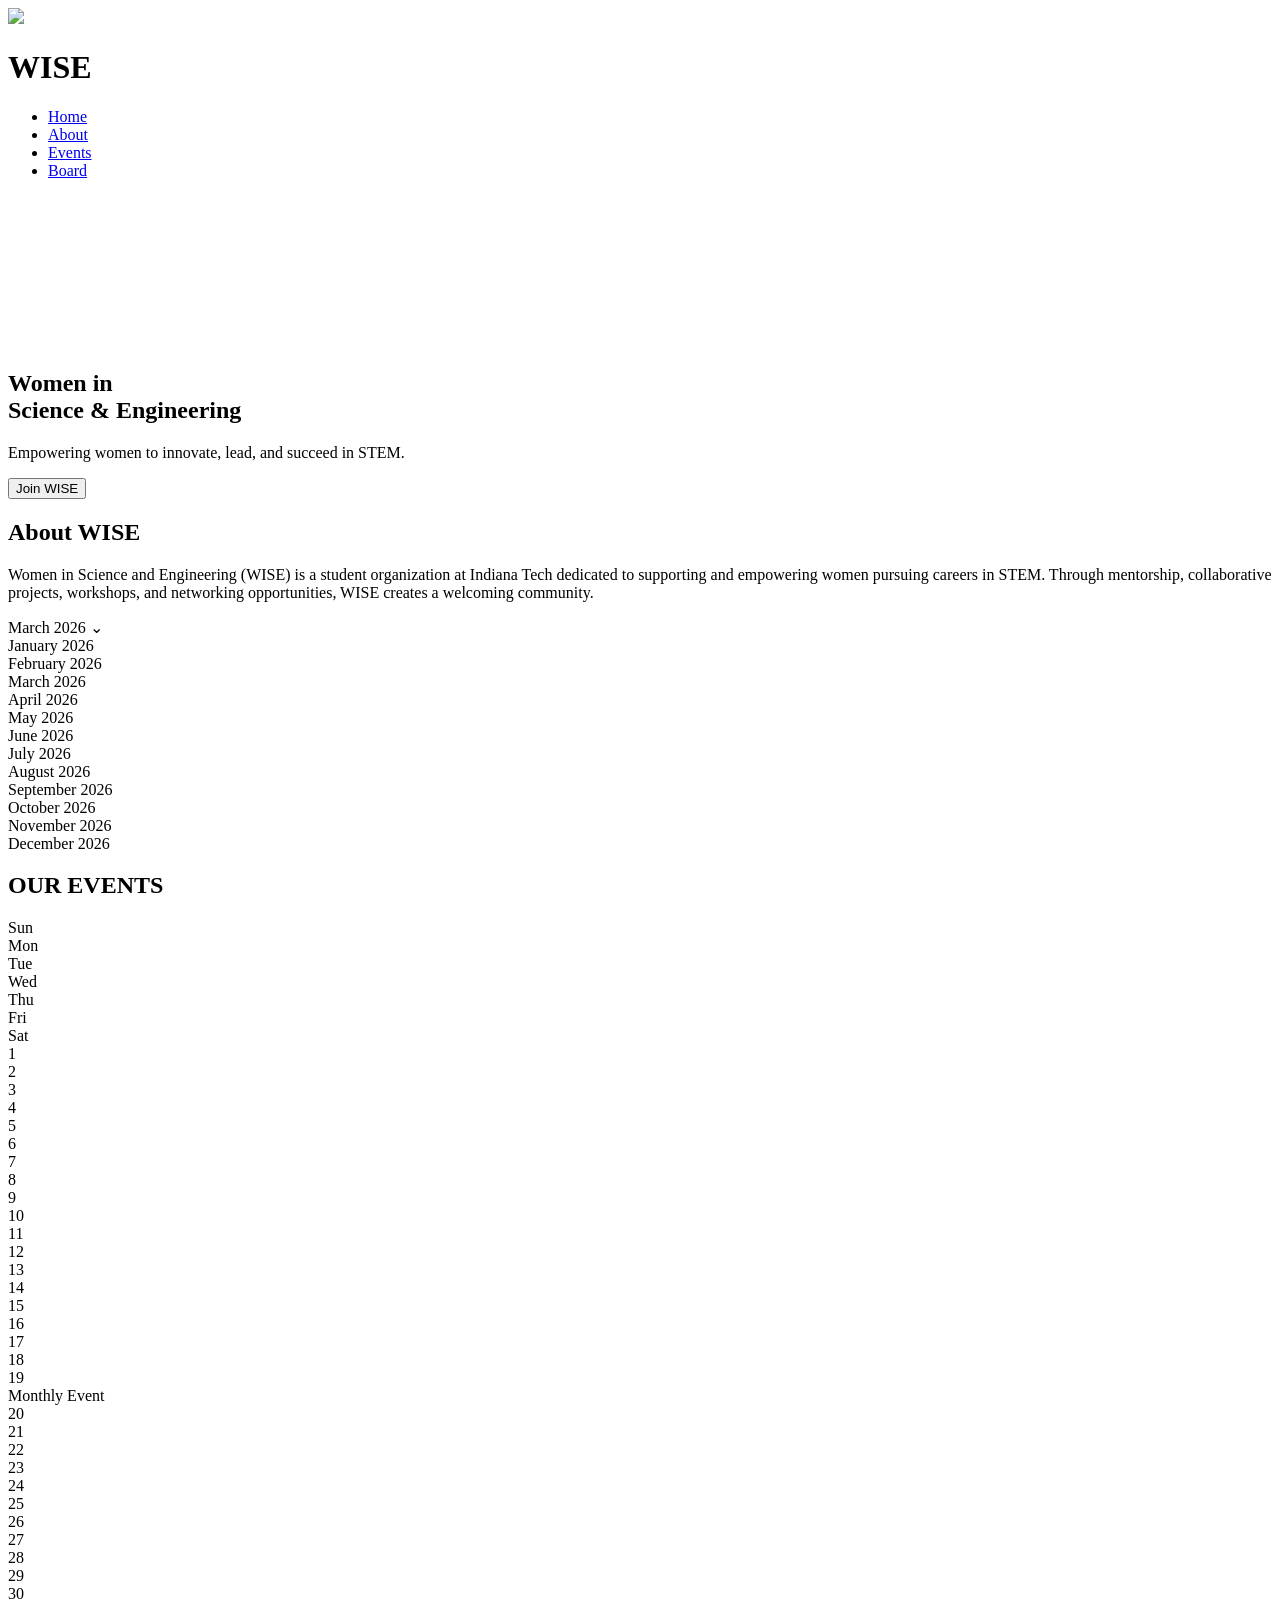
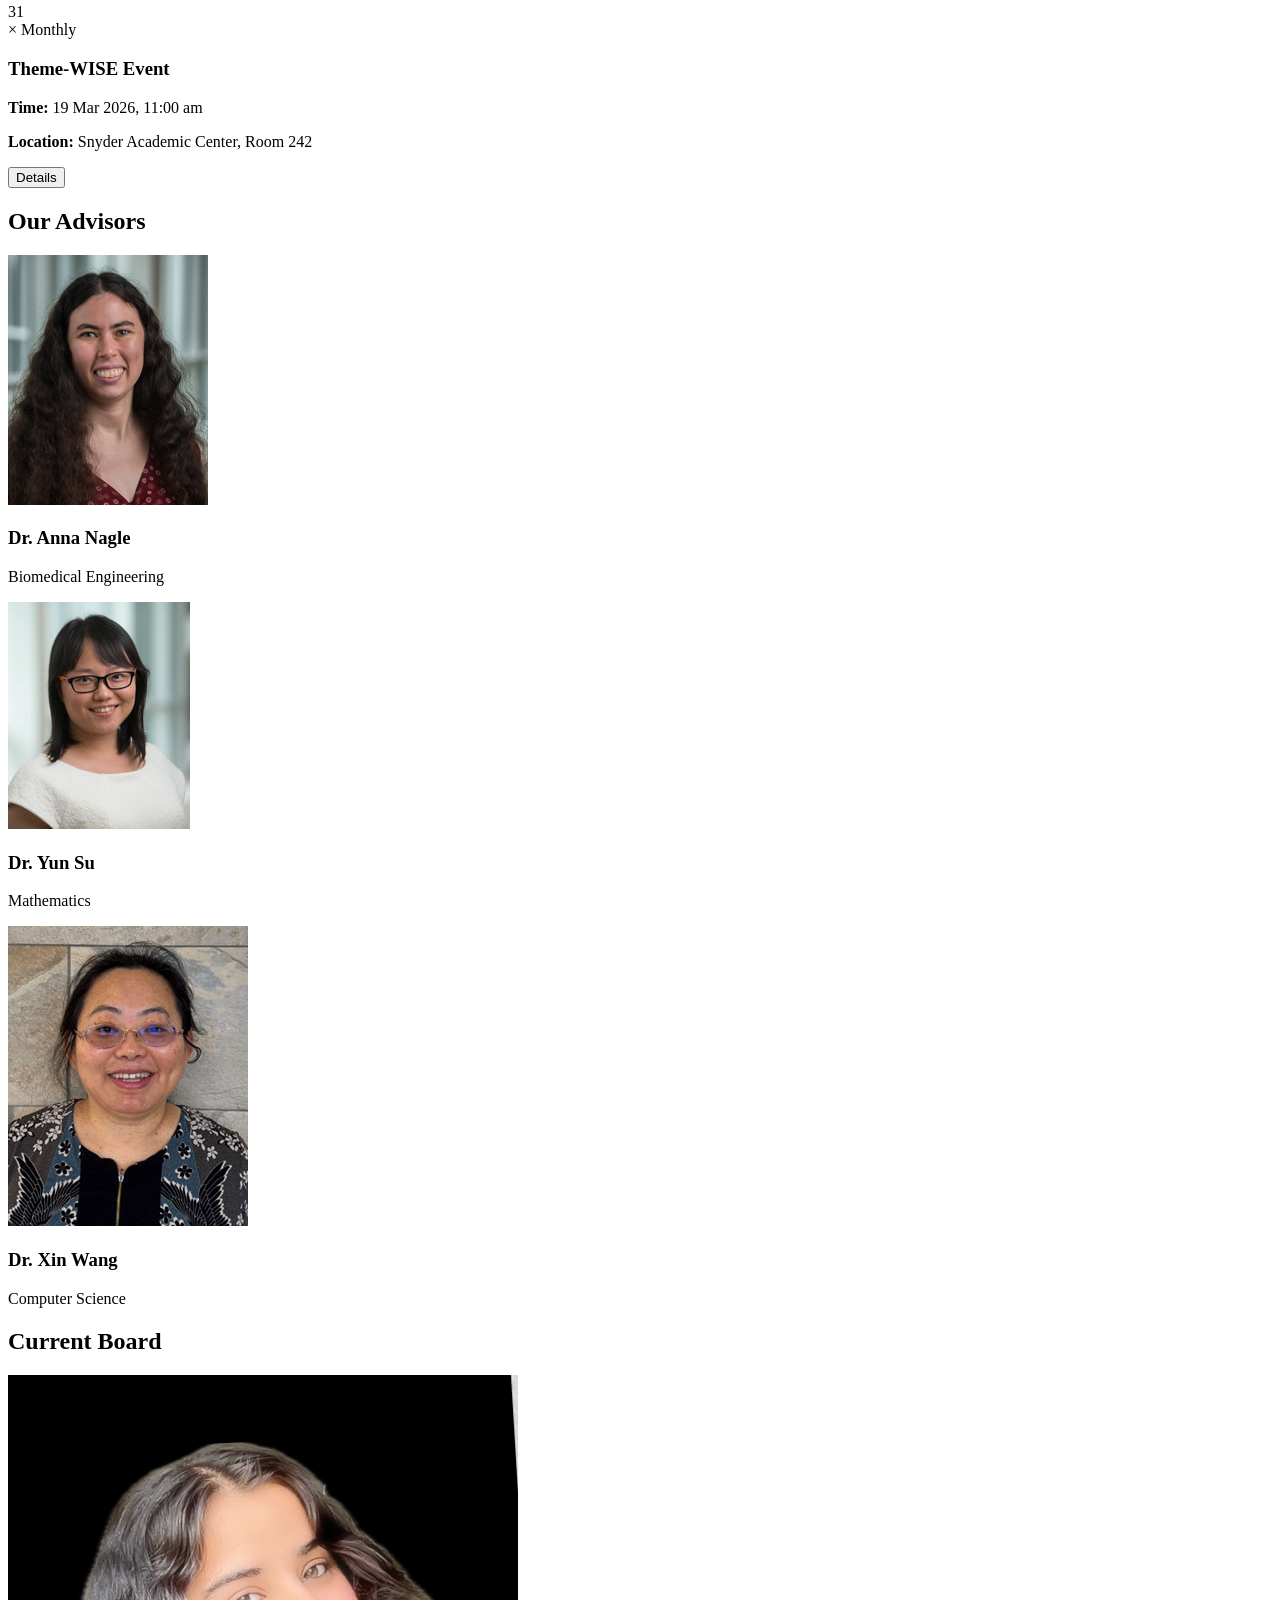
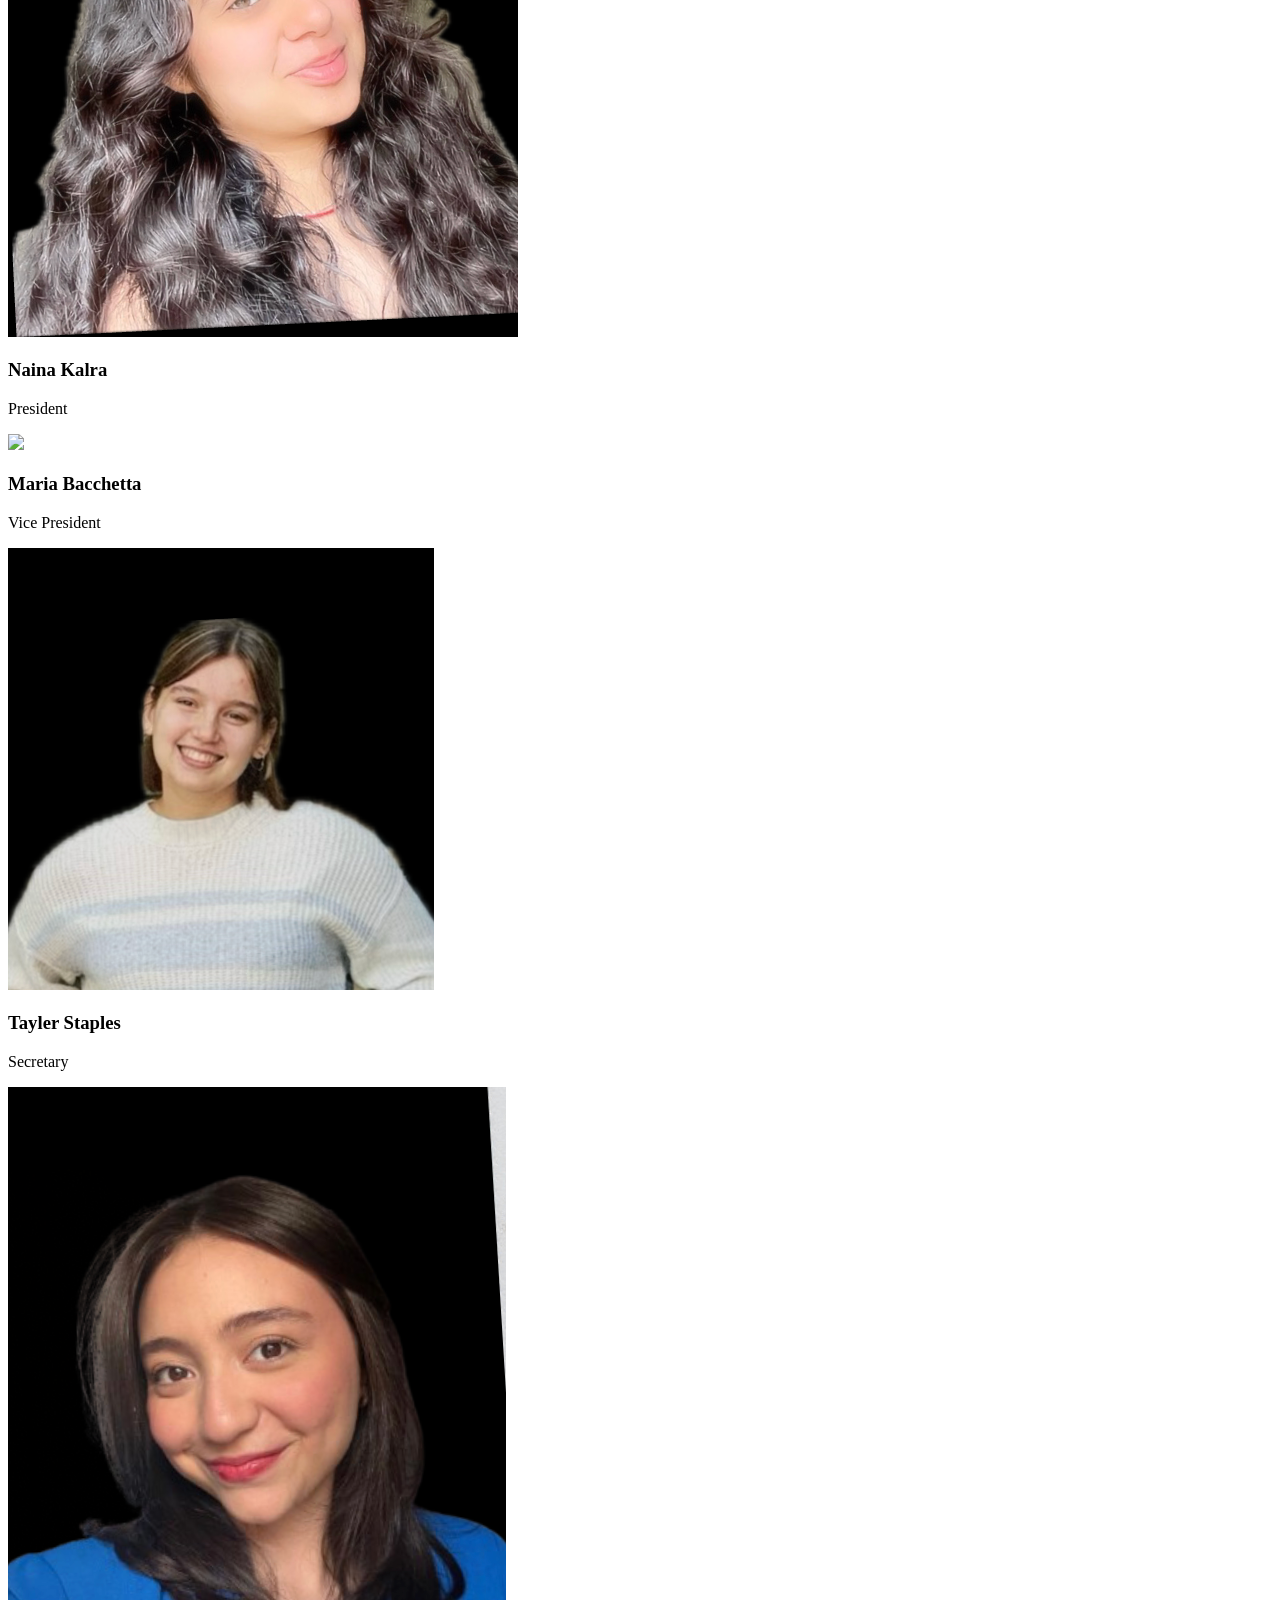
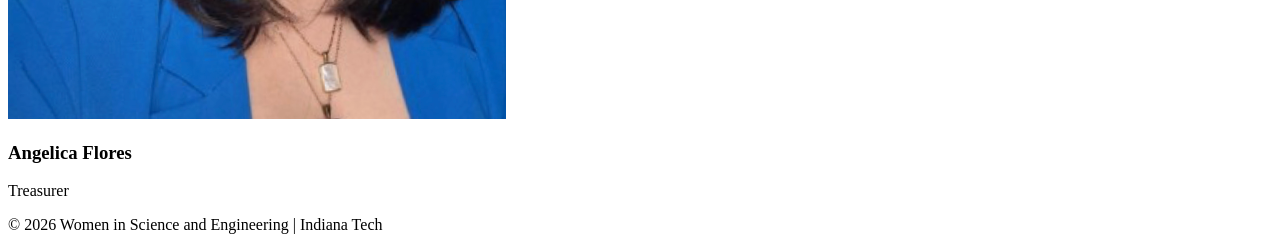
==== index1.html @ c4c5118a "added all pictures" ====
<!DOCTYPE html>
<html lang="en">

<head>

    <meta charset="UTF-8">
    <meta name="viewport" content="width=device-width, initial-scale=1.0">

    <title>WISE | Women in Science and Engineering</title>
    <link rel="preconnect" href="https://fonts.googleapis.com">
    <link rel="preconnect" href="https://fonts.gstatic.com" crossorigin>
    <link
        href="https://fonts.googleapis.com/css2?family=Anton+SC&family=Arizonia&family=Baloo+Bhai+2:wght@400..800&family=Bitcount+Grid+Double:wght@100..900&family=Boldonse&family=Dancing+Script:wght@400..700&family=Eagle+Lake&family=Homemade+Apple&family=Lavishly+Yours&family=Miniver&family=Notable&display=swap"
        rel="stylesheet">

    <link rel="stylesheet" href="style1.css">
    <link href="https://fonts.googleapis.com/css2?family=Arizonia&family=Poppins:wght@300;400;600;700;800&display=swap"
        rel="stylesheet">
    <link href="https://fonts.googleapis.com/css2?family=Poppins:wght@300;400;600;700&display=swap" rel="stylesheet">

</head>

<body>

    <header>

        <div class="logo">
            <img src="logo.png">
            <h1>WISE</h1>
        </div>

        <nav>
            <ul>
                <li><a href="#home">Home</a></li>
                <li><a href="#about">About</a></li>
                <li><a href="#events">Events</a></li>
                <li><a href="#board">Board</a></li>
            </ul>
        </nav>

    </header>


    <!-- HERO -->

    <section id="home" class="hero">

        <video autoplay muted loop class="hero-video">
            <source src="wise.mp4" type="video/mp4">
        </video>

        <div class="hero-text">
            <h2 class="hero-title">
            <span class="drop-cap">W</span>omen in<br>
            Science & Engineering
            </h2>
            <p class="hero-subtitle cursive-font">Empowering women to innovate, lead, and succeed in STEM.</p>
            <button onclick="window.open('https://forms.office.com/Pages/ResponsePage.aspx?id=cvPbxhGFD0adj4Y9glajfRobZv2oAvhKmXcyBWLUlF9UNzQ0VDdVUktET1A4STc3UThFU1VIQzNHVCQlQCN0PWcu', '_blank')">Join WISE</button>

        </div>

    </section>


    <!-- ABOUT -->

<section id="about" class="about">
    <div class="about-container">
        <div class="about-card">
            <h2 class="about-title">
                About <span class="w-letter">W</span><span class="ise-letters">ISE</span>
            </h2>
            <div class="underline"></div>
            <p class="about-text">
                Women in Science and Engineering (WISE) is a student organization at Indiana Tech dedicated to
                supporting and empowering women pursuing careers in STEM. Through mentorship, collaborative
                projects, workshops, and networking opportunities, WISE creates a welcoming community.
            </p>
        </div>
    </div>
</section>

<section id="events" class="events-section">
    <div class="calendar-container">
        <div class="calendar-header">
            <div class="month-selector">
                <div id="currentMonthDisplay" class="month-btn" onclick="toggleMonthList()">
                    March 2026 <span>⌄</span>
                </div>
                <div id="monthList" class="month-dropdown-content">
                    <div onclick="selectMonth(0, 2026)">January 2026</div>
                    <div onclick="selectMonth(1, 2026)">February 2026</div>
                    <div onclick="selectMonth(2, 2026)">March 2026</div>
                    <div onclick="selectMonth(3, 2026)">April 2026</div>
                    <div onclick="selectMonth(4, 2026)">May 2026</div>
                    <div onclick="selectMonth(5, 2026)">June 2026</div>
                    <div onclick="selectMonth(6, 2026)">July 2026</div>
                    <div onclick="selectMonth(7, 2026)">August 2026</div>
                    <div onclick="selectMonth(8, 2026)">September 2026</div>
                    <div onclick="selectMonth(9, 2026)">October 2026</div>
                    <div onclick="selectMonth(10, 2026)">November 2026</div>
                    <div onclick="selectMonth(11, 2026)">December 2026</div>
                </div>
            </div>
            <h2 class="calendar-main-title"><span class="w-letter">O</span>UR EVENTS</h2>
            <div style="width: 150px;"></div>
        </div>

        <div class="calendar-grid">
            <div class="day-name">Sun</div>
            <div class="day-name">Mon</div>
            <div class="day-name">Tue</div>
            <div class="day-name">Wed</div>
            <div class="day-name">Thu</div>
            <div class="day-name">Fri</div>
            <div class="day-name">Sat</div>

            <div class="date-cell"></div>
            <div class="date-cell">1</div>
            <div class="date-cell">2</div>
            <div class="date-cell">3</div>
            <div class="date-cell">4</div>
            <div class="date-cell">5</div>
            <div class="date-cell">6</div>
            <div class="date-cell">7</div>
            <div class="date-cell">8</div>
            <div class="date-cell">9</div>
            <div class="date-cell">10</div>
            <div class="date-cell">11</div>
            <div class="date-cell">12</div>
            <div class="date-cell">13</div>
            <div class="date-cell">14</div>
            <div class="date-cell">15</div>
            <div class="date-cell">16</div>
            <div class="date-cell">17</div>
            <div class="date-cell">18</div>

            <div class="date-cell has-event" onclick="showEventDetails()">
                19
                <div class="event-pill">Monthly Event</div>
            </div>

            <div class="date-cell">20</div>
            <div class="date-cell">21</div>
            <div class="date-cell">22</div>
            <div class="date-cell">23</div>
            <div class="date-cell">24</div>
            <div class="date-cell">25</div>
            <div class="date-cell">26</div>
            <div class="date-cell">27</div>
            <div class="date-cell">28</div>
            <div class="date-cell">29</div>
            <div class="date-cell">30</div>
            <div class="date-cell">31</div>
        </div>
    </div>

    <div id="eventModal" class="event-modal">
        <div class="modal-content">
            <span class="close-modal" onclick="closeEventDetails()">&times;</span>
            <span class="tag">Monthly</span>
            <h3>Theme-WISE Event</h3>
            <p><strong>Time:</strong> 19 Mar 2026, 11:00 am</p>
            <p><strong>Location:</strong> Snyder Academic Center, Room 242</p>
            <button class="hero-button-small">Details</button>
        </div>
    </div>
</section>

    <!-- ADVISORS -->

    <section class="advisors">

        <h2>Our Advisors</h2>

        <div class="team">

            <div class="member">
                <img src="prof1.jpg">
                <h3>Dr. Anna Nagle</h3>
                <p>Biomedical Engineering</p>
            </div>

            <div class="member">
                <img src="prof2.jpg">
                <h3>Dr. Yun Su</h3>
                <p>Mathematics</p>
            </div>

            <div class="member">
                <img src="prof3.jpg">
                <h3>Dr. Xin Wang</h3>
                <p>Computer Science</p>
            </div>

        </div>

    </section>


    <!-- BOARD -->

    <section id="board" class="board">

        <h2>Current Board</h2>

        <div class="team">

            <div class="member">
                <img src="member1.png">
                <h3>Naina Kalra</h3>
                <p>President</p>
            </div>

            <div class="member">
                <img src="member2.jpg">
                <h3>Maria Bacchetta</h3>
                <p>Vice President</p>
            </div>

            <div class="member">
                <img src="member3.png">
                <h3>Tayler Staples </h3>
                <p>Secretary</p>
            </div>

            <div class="member">
                <img src="member4.png">
                <h3>Angelica Flores</h3>
                <p>Treasurer</p>
            </div>

        </div>

    </section>


    <footer>

        <p>© 2026 Women in Science and Engineering | Indiana Tech</p>

    </footer>
<script src="script1.js"></script>
</body>

</html>
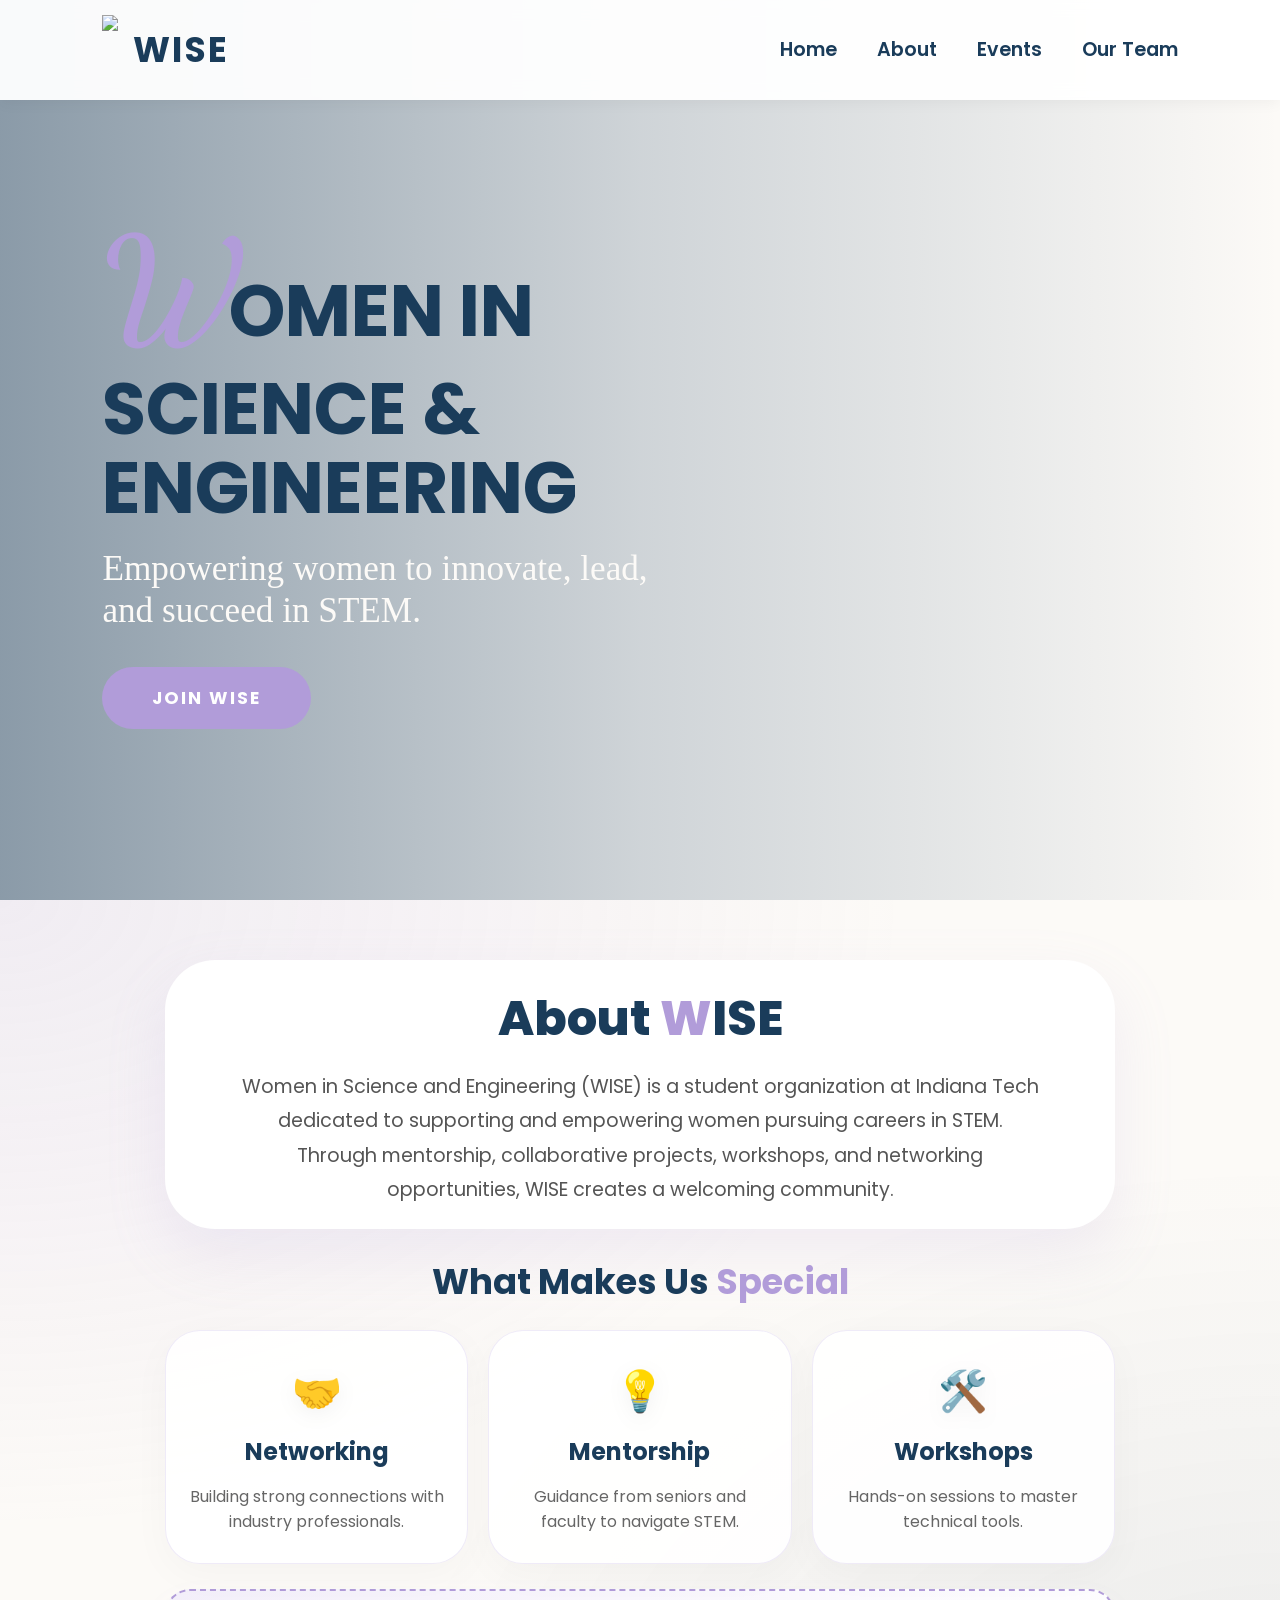
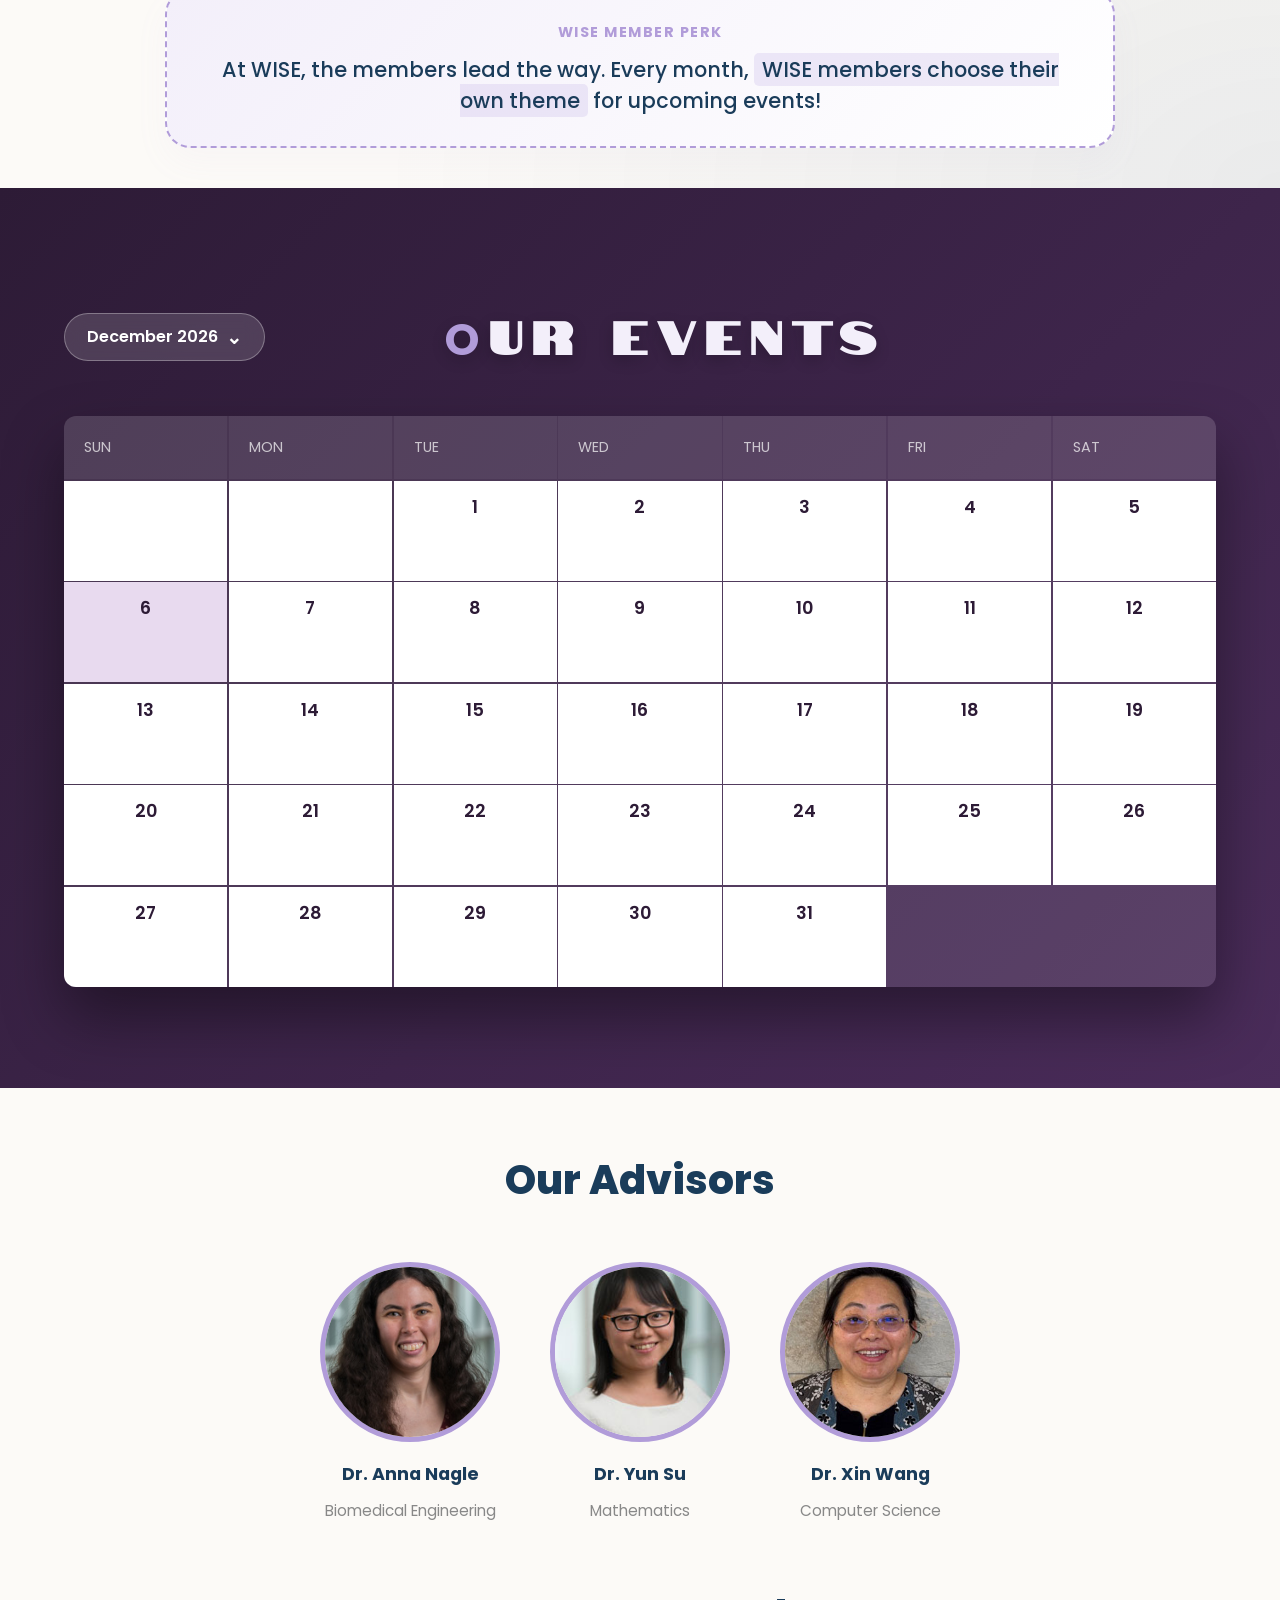
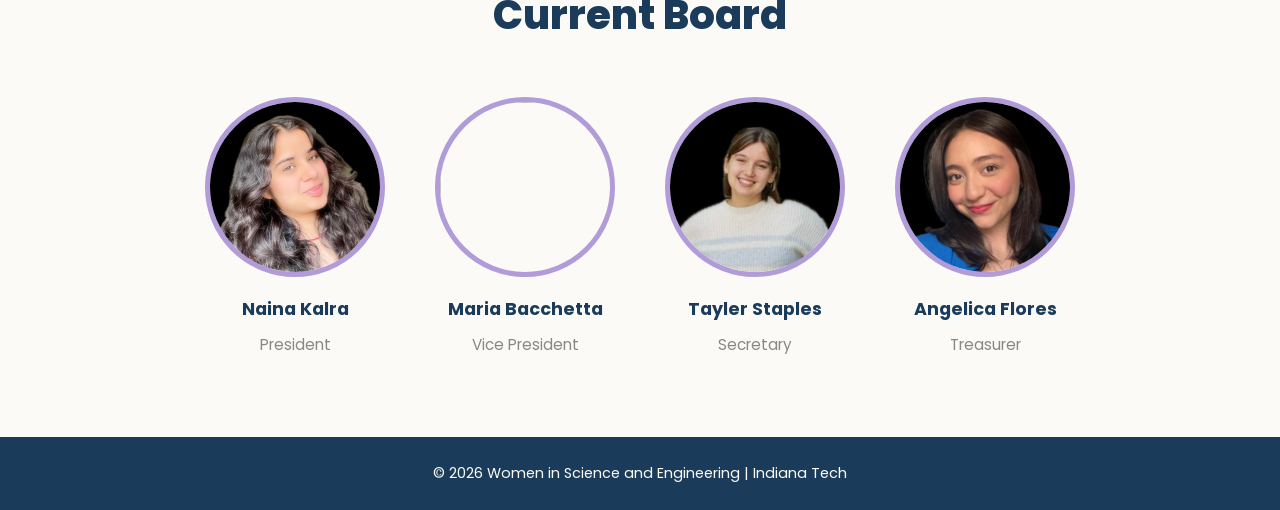
==== commit c4b230f7: "fixed footer and spacing" ====
--- a/index1.html
+++ b/index1.html
@@ -18,10 +18,13 @@
         rel="stylesheet">
     <link href="https://fonts.googleapis.com/css2?family=Poppins:wght@300;400;600;700&display=swap" rel="stylesheet">
 
+    <head>
+        <link href="https://db.onlinewebfonts.com/c/978e3845b045b2e6a058988930c64d27?family=Cochin" rel="stylesheet">
+    </head>
+
 </head>
 
 <body>
-
     <header>
 
         <div class="logo">
@@ -34,7 +37,7 @@
                 <li><a href="#home">Home</a></li>
                 <li><a href="#about">About</a></li>
                 <li><a href="#events">Events</a></li>
-                <li><a href="#board">Board</a></li>
+                <li><a href="#advisors">Our Team</a></li>
             </ul>
         </nav>
 
@@ -51,8 +54,8 @@
 
         <div class="hero-text">
             <h2 class="hero-title">
-            <span class="drop-cap">W</span>omen in<br>
-            Science & Engineering
+                <span class="drop-cap">W</span>omen in<br>
+                Science & Engineering
             </h2>
             <p class="hero-subtitle cursive-font">Empowering women to innovate, lead, and succeed in STEM.</p>
             <button onclick="window.open('https://forms.office.com/Pages/ResponsePage.aspx?id=cvPbxhGFD0adj4Y9glajfRobZv2oAvhKmXcyBWLUlF9UNzQ0VDdVUktET1A4STc3UThFU1VIQzNHVCQlQCN0PWcu', '_blank')">Join WISE</button>
@@ -64,112 +67,174 @@
 
     <!-- ABOUT -->
 
-<section id="about" class="about">
-    <div class="about-container">
-        <div class="about-card">
-            <h2 class="about-title">
-                About <span class="w-letter">W</span><span class="ise-letters">ISE</span>
-            </h2>
-            <div class="underline"></div>
-            <p class="about-text">
-                Women in Science and Engineering (WISE) is a student organization at Indiana Tech dedicated to
-                supporting and empowering women pursuing careers in STEM. Through mentorship, collaborative
-                projects, workshops, and networking opportunities, WISE creates a welcoming community.
-            </p>
-        </div>
-    </div>
-</section>
-
-<section id="events" class="events-section">
-    <div class="calendar-container">
-        <div class="calendar-header">
-            <div class="month-selector">
-                <div id="currentMonthDisplay" class="month-btn" onclick="toggleMonthList()">
-                    March 2026 <span>⌄</span>
+    <section id="about" class="about">
+        <div class="about-container">
+
+            <div class="about-card">
+                <h2 class="about-title">About <span class="w-letter">W</span><span class="ise-letters">ISE</span></h2>
+                <div class="underline"></div>
+                <p class="about-text">
+                    Women in Science and Engineering (WISE) is a student organization at Indiana Tech dedicated to
+                    supporting and empowering women pursuing careers in STEM. Through mentorship, collaborative
+                    projects, workshops, and networking opportunities, WISE creates a welcoming community.
+                </p>
+            </div>
+
+            <div class="wwd-area">
+                <h2 class="wwd-main-title">What Makes Us <span class="w-letter">Special</span></h2>
+                <div class="wwd-grid">
+                    <div class="wwd-card">
+                        <div class="wwd-icon">🤝</div>
+                        <h3>Networking</h3>
+                        <p>Building strong connections with industry professionals.</p>
+                    </div>
+                    <div class="wwd-card">
+                        <div class="wwd-icon">💡</div>
+                        <h3>Mentorship</h3>
+                        <p>Guidance from seniors and faculty to navigate STEM.</p>
+                    </div>
+                    <div class="wwd-card">
+                        <div class="wwd-icon">🛠️</div>
+                        <h3>Workshops</h3>
+                        <p>Hands-on sessions to master technical tools.</p>
+                    </div>
                 </div>
-                <div id="monthList" class="month-dropdown-content">
-                    <div onclick="selectMonth(0, 2026)">January 2026</div>
-                    <div onclick="selectMonth(1, 2026)">February 2026</div>
-                    <div onclick="selectMonth(2, 2026)">March 2026</div>
-                    <div onclick="selectMonth(3, 2026)">April 2026</div>
-                    <div onclick="selectMonth(4, 2026)">May 2026</div>
-                    <div onclick="selectMonth(5, 2026)">June 2026</div>
-                    <div onclick="selectMonth(6, 2026)">July 2026</div>
-                    <div onclick="selectMonth(7, 2026)">August 2026</div>
-                    <div onclick="selectMonth(8, 2026)">September 2026</div>
-                    <div onclick="selectMonth(9, 2026)">October 2026</div>
-                    <div onclick="selectMonth(10, 2026)">November 2026</div>
-                    <div onclick="selectMonth(11, 2026)">December 2026</div>
+            </div>
+
+            <div class="special-feature-box">
+                <span class="special-tag">WISE Member Perk</span>
+                <p class="special-text">
+                    At WISE, the members lead the way. Every month, <span class="highlight">WISE members choose their
+                        own
+                        theme</span> for upcoming events!
+                </p>
+            </div>
+
+        </div>
+    </section>
+
+    <section id="events" class="events-section">
+        <div class="calendar-container">
+            <div class="calendar-header">
+                <div class="month-selector">
+                    <div id="currentMonthDisplay" class="month-btn" onclick="toggleMonthList()">
+                        <span id="monthBtnLabel">May 2026</span> <span class="chevron">⌄</span>
+                    </div>
+                    <!-- Mini Calendar Picker Popup -->
+                    <div id="monthList" class="mini-cal-popup">
+                        <div class="mini-cal-header">
+                            <button class="mini-cal-nav" onclick="miniCalNav(-1, event)">&#8249;</button>
+                            <div class="mini-cal-selects">
+                                <select id="miniMonthSel" onchange="miniCalRender()">
+                                    <option value="0">January</option>
+                                    <option value="1">February</option>
+                                    <option value="2">March</option>
+                                    <option value="3">April</option>
+                                    <option value="4">May</option>
+                                    <option value="5">June</option>
+                                    <option value="6">July</option>
+                                    <option value="7">August</option>
+                                    <option value="8">September</option>
+                                    <option value="9">October</option>
+                                    <option value="10">November</option>
+                                    <option value="11">December</option>
+                                </select>
+                                <select id="miniYearSel" onchange="miniCalRender()">
+                                    <option value="2025">2025</option>
+                                    <option value="2026" selected>2026</option>
+                                    <option value="2027">2027</option>
+                                    <option value="2028">2028</option>
+                                    <option value="2029">2029</option>
+                                    <option value="2030">2030</option>
+                                    <option value="2031">2031</option>
+                                    <option value="2032">2032</option>
+                                    <option value="2033">2033</option>
+                                    <option value="2034">2034</option>
+                                    <option value="2035">2035</option>
+                                    <option value="2036">2036</option>
+                                    <option value="2037">2037</option>
+                                    <option value="2038">2038</option>
+                                    <option value="2039">2039</option>
+                                    <option value="2040">2040</option>
+                                    
+                                </select>
+                            </div>
+                            <button class="mini-cal-nav" onclick="miniCalNav(1, event)">&#8250;</button>
+                        </div>
+                        <div class="mini-cal-days">
+                            <span>Su</span><span>Mo</span><span>Tu</span><span>We</span><span>Th</span><span>Fr</span><span>Sa</span>
+                        </div>
+                        <div id="miniCalGrid" class="mini-cal-grid"></div>
+                    </div>
                 </div>
-            </div>
-            <h2 class="calendar-main-title"><span class="w-letter">O</span>UR EVENTS</h2>
-            <div style="width: 150px;"></div>
-        </div>
-
-        <div class="calendar-grid">
-            <div class="day-name">Sun</div>
-            <div class="day-name">Mon</div>
-            <div class="day-name">Tue</div>
-            <div class="day-name">Wed</div>
-            <div class="day-name">Thu</div>
-            <div class="day-name">Fri</div>
-            <div class="day-name">Sat</div>
-
-            <div class="date-cell"></div>
-            <div class="date-cell">1</div>
-            <div class="date-cell">2</div>
-            <div class="date-cell">3</div>
-            <div class="date-cell">4</div>
-            <div class="date-cell">5</div>
-            <div class="date-cell">6</div>
-            <div class="date-cell">7</div>
-            <div class="date-cell">8</div>
-            <div class="date-cell">9</div>
-            <div class="date-cell">10</div>
-            <div class="date-cell">11</div>
-            <div class="date-cell">12</div>
-            <div class="date-cell">13</div>
-            <div class="date-cell">14</div>
-            <div class="date-cell">15</div>
-            <div class="date-cell">16</div>
-            <div class="date-cell">17</div>
-            <div class="date-cell">18</div>
-
-            <div class="date-cell has-event" onclick="showEventDetails()">
-                19
-                <div class="event-pill">Monthly Event</div>
-            </div>
-
-            <div class="date-cell">20</div>
-            <div class="date-cell">21</div>
-            <div class="date-cell">22</div>
-            <div class="date-cell">23</div>
-            <div class="date-cell">24</div>
-            <div class="date-cell">25</div>
-            <div class="date-cell">26</div>
-            <div class="date-cell">27</div>
-            <div class="date-cell">28</div>
-            <div class="date-cell">29</div>
-            <div class="date-cell">30</div>
-            <div class="date-cell">31</div>
-        </div>
-    </div>
-
-    <div id="eventModal" class="event-modal">
-        <div class="modal-content">
-            <span class="close-modal" onclick="closeEventDetails()">&times;</span>
-            <span class="tag">Monthly</span>
-            <h3>Theme-WISE Event</h3>
-            <p><strong>Time:</strong> 19 Mar 2026, 11:00 am</p>
-            <p><strong>Location:</strong> Snyder Academic Center, Room 242</p>
-            <button class="hero-button-small">Details</button>
-        </div>
-    </div>
-</section>
+                <h2 class="calendar-main-title"><span class="w-letter">O</span>UR EVENTS</h2>
+                <div style="width: 150px;"></div>
+            </div>
+
+            <div class="calendar-grid">
+                <div class="day-name">Sun</div>
+                <div class="day-name">Mon</div>
+                <div class="day-name">Tue</div>
+                <div class="day-name">Wed</div>
+                <div class="day-name">Thu</div>
+                <div class="day-name">Fri</div>
+                <div class="day-name">Sat</div>
+
+                <div class="date-cell"></div>
+                <div class="date-cell">1</div>
+                <div class="date-cell">2</div>
+                <div class="date-cell">3</div>
+                <div class="date-cell">4</div>
+                <div class="date-cell">5</div>
+                <div class="date-cell">6</div>
+                <div class="date-cell">7</div>
+                <div class="date-cell">8</div>
+                <div class="date-cell">9</div>
+                <div class="date-cell">10</div>
+                <div class="date-cell">11</div>
+                <div class="date-cell">12</div>
+                <div class="date-cell">13</div>
+                <div class="date-cell">14</div>
+                <div class="date-cell">15</div>
+                <div class="date-cell">16</div>
+                <div class="date-cell">17</div>
+                <div class="date-cell">18</div>
+
+                <div class="date-cell has-event" onclick="showEventDetails()">
+                    19
+                    <div class="event-pill">Monthly Event</div>
+                </div>
+
+                <div class="date-cell">20</div>
+                <div class="date-cell">21</div>
+                <div class="date-cell">22</div>
+                <div class="date-cell">23</div>
+                <div class="date-cell">24</div>
+                <div class="date-cell">25</div>
+                <div class="date-cell">26</div>
+                <div class="date-cell">27</div>
+                <div class="date-cell">28</div>
+                <div class="date-cell">29</div>
+                <div class="date-cell">30</div>
+                <div class="date-cell">31</div>
+            </div>
+        </div>
+
+        <div id="eventModal" class="event-modal">
+            <div class="modal-content">
+                <span class="close-modal" onclick="closeEventDetails()">&times;</span>
+                <span class="tag">Monthly</span>
+                <h3>Theme-WISE Event</h3>
+                <p><strong>Time:</strong> 19 Mar 2026, 11:00 am</p>
+                <p><strong>Location:</strong> Snyder Academic Center, Room 242</p>
+                <button class="hero-button-small">Details</button>
+            </div>
+        </div>
+    </section>
 
     <!-- ADVISORS -->
 
-    <section class="advisors">
+    <section id="advisors" class="advisors">
 
         <h2>Our Advisors</h2>
 
@@ -177,19 +242,19 @@
 
             <div class="member">
                 <img src="prof1.jpg">
-                <h3>Dr. Anna Nagle</h3>
+                <h3 class="memberHeading">Dr. Anna Nagle</h3>
                 <p>Biomedical Engineering</p>
             </div>
 
             <div class="member">
                 <img src="prof2.jpg">
-                <h3>Dr. Yun Su</h3>
+                <h3 class="memberHeading">Dr. Yun Su</h3>
                 <p>Mathematics</p>
             </div>
 
             <div class="member">
                 <img src="prof3.jpg">
-                <h3>Dr. Xin Wang</h3>
+                <h3 class="memberHeading">Dr. Xin Wang</h3>
                 <p>Computer Science</p>
             </div>
 
@@ -208,25 +273,25 @@
 
             <div class="member">
                 <img src="member1.png">
-                <h3>Naina Kalra</h3>
+                <h3 class="memberHeading">Naina Kalra</h3>
                 <p>President</p>
             </div>
 
             <div class="member">
                 <img src="member2.jpg">
-                <h3>Maria Bacchetta</h3>
+                <h3 class="memberHeading">Maria Bacchetta</h3>
                 <p>Vice President</p>
             </div>
 
             <div class="member">
                 <img src="member3.png">
-                <h3>Tayler Staples </h3>
+                <h3 class="memberHeading">Tayler Staples </h3>
                 <p>Secretary</p>
             </div>
-
+            
             <div class="member">
                 <img src="member4.png">
-                <h3>Angelica Flores</h3>
+                <h3 class="memberHeading">Angelica Flores</h3>
                 <p>Treasurer</p>
             </div>
 
@@ -240,7 +305,7 @@
         <p>© 2026 Women in Science and Engineering | Indiana Tech</p>
 
     </footer>
-<script src="script1.js"></script>
+    <script src="script1.js"></script>
 </body>
 
-</html>+</html>
--- a/style1.css
+++ b/style1.css
@@ -0,0 +1,868 @@
+/* --- Global Styles --- */
+@import url('https://fonts.googleapis.com/css2?family=Poppins:wght@300;400;600;700&display=swap');
+
+* {
+    margin: 0;
+    padding: 0;
+    box-sizing: border-box;
+    font-family: 'Poppins', sans-serif;
+}
+
+html {
+    scroll-behavior: smooth;
+    scroll-padding-top: 100px;
+}
+
+body {
+    background-color: #fcfaf7;
+    color: #1a3c5a;
+    line-height: 1.6;
+}
+
+/*Nav Bar*/
+header {
+    display: flex;
+    justify-content: space-between;
+    align-items: center;
+    padding: 0 8%;
+    background: rgba(255, 255, 255, 0.95);
+    backdrop-filter: blur(10px);
+    position: fixed;
+    width: 100%;
+    top: 0;
+    z-index: 1000;
+    box-shadow: 0 2px 15px rgba(0, 0, 0, 0.05);
+    height: 100px;
+    /* Bada navbar size */
+}
+
+.logo {
+    display: flex;
+    align-items: center;
+    gap: 15px;
+}
+
+.logo img {
+    height: 70px;
+    /* Logo bada kar diya */
+    width: auto;
+}
+
+.logo h1 {
+    font-size: 2.2rem;
+    color: #1a3c5a;
+    letter-spacing: 2px;
+    font-weight: 700;
+}
+
+nav ul {
+    display: flex;
+    list-style: none;
+    gap: 40px;
+}
+
+nav ul li a {
+    text-decoration: none;
+    color: #1a3c5a;
+    font-weight: 600;
+    font-size: 1.2rem;
+    /* Links bade dikhenge */
+    transition: 0.3s;
+}
+
+nav ul li a:hover {
+    color: #b19cd9;
+}
+
+/*Hero Section- dont touch video settings :)*/
+.hero {
+    height: 100vh;
+    /* Full screen height */
+    width: 100%;
+    position: relative;
+    display: flex;
+    justify-content: flex-start;
+    align-items: center;
+    padding-left: 8%;
+    color: white;
+    overflow: hidden;
+}
+
+.hero-video {
+    position: absolute;
+    top: 0;
+    left: 0;
+    width: 140%;
+    /* Purana zoom level */
+    height: 100%;
+    object-fit: cover;
+    /* Isse video ka logo right side pe hi rahega */
+    object-position: 100% center;
+    z-index: -1;
+    opacity: 0.7;
+}
+
+.hero::after {
+    content: "";
+    position: absolute;
+    top: 0;
+    left: 0;
+    width: 100%;
+    height: 100%;
+    background: linear-gradient(90deg, rgba(26, 60, 90, 0.5) 0%, rgba(26, 60, 90, 0.2) 50%, rgba(0, 0, 0, 0) 100%);
+    z-index: -1;
+}
+
+.hero-text {
+    z-index: 2;
+    max-width: 600px;
+    text-align: left;
+}
+
+/* giving id to W to change its font and being a bit creative */
+.drop-cap {
+    font-family: 'Dancing Script', cursive;
+    font-size: 9rem;
+    color: #b19cd9;
+    text-transform: none;
+    margin-right: -10px;
+}
+
+.hero-subtitle.cursive-font {
+    font-family: 'Cochin', Times, serif;
+    font-size: 2.2rem;
+    font-weight: 400;
+    color: #fcfaf7;
+    margin-bottom: 35px;
+    max-width: 600px;
+    text-transform: none;
+    line-height: 1.2;
+}
+
+.hero-text h2 {
+    font-size: 4.5rem;
+    font-weight: 700;
+    line-height: 1.1;
+    text-transform: uppercase;
+    margin-bottom: 20px;
+    color: #1a3c5a;
+    ;
+}
+
+/* button styling and animations */
+.hero button {
+    padding: 18px 50px;
+    font-size: 1.1rem;
+    font-weight: 700;
+    color: white;
+    /* Text color */
+    background-color: #b19cd9;
+    /* Base color: Purple */
+    border: none;
+    border-radius: 50px;
+    cursor: pointer;
+    letter-spacing: 2px;
+    text-transform: uppercase;
+    position: relative;
+    z-index: 1;
+    overflow: hidden;
+    transition: all 0.4s ease;
+}
+
+/* blue layer behind*/
+.hero button::after {
+    content: "";
+    position: absolute;
+    top: 0;
+    left: -100%;
+    /* on outside left of button  */
+    width: 100%;
+    height: 100%;
+    background-color: #1a3c5a;
+    /* Hover color: Blue */
+    transition: all 0.5s cubic-bezier(0.4, 0, 0.2, 1);
+    /* effect that was on another site - done */
+    z-index: -1;
+}
+
+/* Hover effect, blue layer comes in left to right*/
+.hero button:hover::after {
+    left: 0;
+}
+
+.hero button:hover {
+    transform: translateY(-3px);
+    box-shadow: 0 10px 20px rgba(26, 60, 90, 0.3);
+}
+
+/* --- Section Padding --- */
+section {
+    padding: 120px 10% 80px;
+    /* Navbar fixed, just increased top padding */
+}
+
+
+/* --- About Section (Centered Card) --- */
+.about {
+    background: linear-gradient(180deg, #fcfaf7 0%, #f3effa 100%);
+    padding: 80px 10% 40px;
+    display: flex;
+    justify-content: center;
+    align-items: flex-start;
+}
+
+.about-container {
+    width: 100%;
+    max-width: 900px;
+}
+
+.about-card {
+    margin-top: -20px;
+    background: white;
+    padding: 80px 60px;
+    /* Andar ki space badha di premium feel ke liye */
+    border-radius: 50px;
+    /* Extra rounded corners */
+    box-shadow: 0 25px 60px rgba(177, 156, 217, 0.15);
+    text-align: center;
+    border: 1px solid rgba(255, 255, 255, 0.8);
+    transition: transform 0.3s ease;
+}
+
+/* Halka sa hover effect card pe */
+.about-card:hover {
+    transform: scale(1.02);
+}
+
+/* About Section Styling */
+
+/* --- About Section Title Styling --- */
+.about-title {
+    font-size: 3.5rem;
+    font-weight: 800;
+    margin-bottom: 10px;
+}
+
+/* Only 'W'purple color */
+.w-letter {
+    color: #b19cd9;
+    /* Lavender/Purple */
+}
+
+/* 'ISE'  deep blue color */
+.ise-letters {
+    color: #1a3c5a;
+    /* Deep Blue */
+}
+
+/* --- CLEAN & MODERN ABOUT SECTION --- */
+.about {
+    background: #fcfaf7;
+    /* Minimal solid background */
+    padding: 100px 10%;
+    display: flex;
+    flex-direction: column;
+    align-items: center;
+    overflow: hidden;
+}
+
+.about-container {
+    width: 100%;
+    max-width: 950px;
+    display: flex;
+    flex-direction: column;
+    gap: 25px;
+}
+
+/* About Card - Simplified */
+.about-card {
+    text-align: center;
+    padding: 20px 0;
+}
+
+.about-title {
+    font-size: 3rem;
+    font-weight: 800;
+    margin-bottom: 12px;
+    color: #1a3c5a;
+}
+
+.about-text {
+    font-size: 1.2rem;
+    color: #555;
+    line-height: 1.8;
+    max-width: 800px;
+    margin: 0 auto;
+}
+
+/* What We Do - Horizontal Flow */
+.wwd-area {
+    width: 100%;
+}
+
+.wwd-main-title {
+    font-size: 2.2rem;
+    color: #1a3c5a;
+    margin-bottom: 20px;
+    text-align: center;
+}
+
+.wwd-grid {
+    display: grid;
+    grid-template-columns: repeat(3, 1fr);
+    /* Force 3 columns for desktop */
+    gap: 30px;
+}
+
+/* --- PREMIUM WWD CARDS --- */
+.wwd-grid {
+    display: grid;
+    grid-template-columns: repeat(3, 1fr);
+    gap: 20px;
+    margin-top: 0;
+}
+
+.wwd-card {
+    background: rgba(255, 255, 255, 0.9);
+    padding: 28px 20px;
+    border-radius: 35px;
+    /* Thode zyada rounded corners premium lagte hain */
+    text-align: center;
+    border: 1px solid rgba(177, 156, 217, 0.2);
+    /* Subtle purple border */
+    box-shadow: 0 10px 40px rgba(0, 0, 0, 0.03);
+    position: relative;
+    overflow: hidden;
+    transition: all 0.4s cubic-bezier(0.175, 0.885, 0.32, 1.275);
+    /* Bouncy transition */
+    z-index: 1;
+}
+
+/* Card ke peeche halka sa glow effect hover pe */
+.wwd-card::before {
+    content: "";
+    position: absolute;
+    top: -50%;
+    left: -50%;
+    width: 200%;
+    height: 200%;
+    background: radial-gradient(circle, rgba(177, 156, 217, 0.1) 0%, transparent 70%);
+    z-index: -1;
+    transition: 0.5s ease;
+    opacity: 0;
+}
+
+.wwd-card:hover {
+    transform: translateY(-12px) scale(1.02);
+    border-color: #b19cd9;
+    box-shadow: 0 25px 50px rgba(177, 156, 217, 0.15);
+    background: #ffffff;
+}
+
+.wwd-card:hover::before {
+    opacity: 1;
+}
+
+.wwd-icon {
+    font-size: 2.5rem;
+    margin-bottom: 10px;
+    display: block;
+    filter: drop-shadow(0 5px 10px rgba(0, 0, 0, 0.05));
+    transition: transform 0.3s ease;
+}
+
+.wwd-card:hover .wwd-icon {
+    transform: scale(1.2);
+    /* Icon halka sa "pop" karega */
+}
+
+.wwd-card h3 {
+    font-size: 1.5rem;
+    color: #1a3c5a;
+    margin-bottom: 12px;
+    font-weight: 700;
+}
+
+.wwd-card p {
+    font-size: 1rem;
+    color: #666;
+    line-height: 1.6;
+}
+
+/* Special Feature Box ko thoda aur sleek banaya */
+.special-feature-box {
+    background: white;
+    padding: 45px;
+    border-radius: 35px;
+    text-align: center;
+    border: 2px dashed rgba(177, 156, 217, 0.4);
+    margin-top: 40px;
+    box-shadow: 0 15px 35px rgba(177, 156, 217, 0.05);
+    transition: 0.3s;
+}
+
+.special-feature-box:hover {
+    border-style: solid;
+    border-color: #b19cd9;
+    transform: scale(1.01);
+}
+
+/* Special Feature Box - Ugly Dark Box Removed */
+.special-feature-box {
+    background: linear-gradient(135deg, #f3effa 0%, #ffffff 100%);
+    padding: 30px 40px;
+    border-radius: 25px;
+    text-align: center;
+    border: 2px dashed #b19cd9;
+    margin-top: 0;
+}
+
+.special-tag {
+    color: #b19cd9;
+    font-weight: 700;
+    text-transform: uppercase;
+    font-size: 0.9rem;
+    letter-spacing: 1.5px;
+    margin-bottom: 10px;
+    display: block;
+}
+
+.special-text {
+    font-size: 1.3rem;
+    color: #1a3c5a;
+    font-weight: 500;
+    line-height: 1.5;
+}
+
+.highlight {
+    background: rgba(177, 156, 217, 0.2);
+    padding: 2px 8px;
+    border-radius: 5px;
+    color: #1a3c5a;
+}
+
+/* Navigation Scroll Fix — handled at top of file */
+
+
+.about {
+    /* Home section se match karta hua light mesh gradient */
+    background-color: #fcfaf7;
+    background-image:
+        radial-gradient(at 0% 0%, rgba(177, 156, 217, 0.15) 0px, transparent 50%),
+        radial-gradient(at 100% 100%, rgba(26, 60, 90, 0.08) 0px, transparent 50%),
+        url('https://www.transparenttextures.com/patterns/cubes.png');
+
+    padding: 80px 10% 40px;
+    display: flex;
+    flex-direction: column;
+    align-items: center;
+    position: relative;
+}
+
+/* --- EXACT REFERENCE STYLE CALENDAR --- */
+
+/* --- CALENDAR SECTION CORE --- */
+.events-section {
+    background: linear-gradient(135deg, #2d1b36 0%, #4a2c5a 100%) !important;
+    padding: 110px 5% 50px !important;
+    min-height: 100vh;
+}
+
+.calendar-header {
+    display: flex;
+    justify-content: space-between;
+    align-items: center;
+    margin-bottom: 40px;
+}
+
+.calendar-main-title {
+    font-family: 'Notable', sans-serif;
+    color: #f3effa;
+    letter-spacing: 10px;
+    font-size: 2.8rem;
+    text-shadow: 0 5px 15px rgba(0, 0, 0, 0.2);
+}
+
+.month-btn-glass {
+    background: rgba(255, 255, 255, 0.15);
+    backdrop-filter: blur(10px);
+    border: 1px solid rgba(255, 255, 255, 0.2);
+    color: white;
+    padding: 10px 25px;
+    border-radius: 50px;
+    cursor: pointer;
+    font-weight: 500;
+}
+
+/* --- THE GRID --- */
+.calendar-grid {
+    display: grid;
+    grid-template-columns: repeat(7, 1fr);
+    gap: 1.5px;
+    background: rgba(255, 255, 255, 0.1);
+    border-radius: 12px;
+    overflow: hidden;
+    box-shadow: 0 30px 60px rgba(0, 0, 0, 0.4);
+}
+
+.day-name {
+    background: rgba(255, 255, 255, 0.05);
+    color: rgba(255, 255, 255, 0.7);
+    padding: 20px;
+    font-size: 0.9rem;
+    text-transform: uppercase;
+}
+
+.date-cell {
+    min-height: 100px;
+    background: white;
+    padding: 12px;
+    color: #2d1b36;
+    font-size: 1.1rem;
+    font-weight: 600;
+    display: flex;
+    flex-direction: column;
+    transition: 0.3s;
+    align-items: center;
+    text-align: center;
+}
+
+.date-cell:hover {
+    background: #f8f4ff;
+}
+
+.active-cell {
+    background: #e8daef !important;
+}
+
+.today-highlight {
+    background: #dcd0ff !important;
+    border: 2px solid #8e44ad;
+    cursor: pointer;
+}
+
+.muted-cell {
+    background: #f9f9f9;
+    color: #ccc;
+}
+
+.event-info {
+    margin-top: auto;
+    font-size: 0.75rem;
+    color: #8e44ad;
+}
+
+/* --- WHITE PICKER POPUP --- */
+.month-selector {
+    position: relative;
+}
+
+.picker-popup {
+    display: none;
+    position: absolute;
+    top: 60px;
+    left: 0;
+    background: white;
+    width: 300px;
+    padding: 20px;
+    border-radius: 15px;
+    box-shadow: 0 15px 40px rgba(0, 0, 0, 0.3);
+    z-index: 1000;
+}
+
+.picker-header {
+    display: flex;
+    justify-content: space-between;
+    color: #333;
+    margin-bottom: 15px;
+}
+
+.picker-days-grid {
+    display: grid;
+    grid-template-columns: repeat(7, 1fr);
+    text-align: center;
+    gap: 10px;
+}
+
+.p-day {
+    font-size: 0.7rem;
+    color: #999;
+}
+
+.p-date {
+    font-size: 0.85rem;
+    color: #444;
+    padding: 5px;
+    cursor: pointer;
+    border-radius: 50%;
+}
+
+.active-p {
+    background: #8e44ad !important;
+    color: white !important;
+}
+
+.p-date.muted {
+    color: #eee;
+}
+
+/* Event Modal */
+.event-modal {
+    display: none;
+    position: fixed;
+    top: 0;
+    left: 0;
+    width: 100%;
+    height: 100%;
+    background: rgba(0, 0, 0, 0.8);
+    backdrop-filter: blur(5px);
+    z-index: 2000;
+    justify-content: center;
+    align-items: center;
+}
+
+.modal-content {
+    background: white;
+    padding: 40px;
+    border-radius: 20px;
+    width: 350px;
+    position: relative;
+    color: #333;
+}
+
+.close-modal {
+    position: absolute;
+    right: 20px;
+    top: 10px;
+    font-size: 2rem;
+    cursor: pointer;
+}
+
+.team {
+    display: flex;
+    flex-wrap: wrap;
+    justify-content: center;
+    gap: 50px;
+
+}
+
+.member img {
+    width: 180px;
+    height: 180px;
+    border-radius: 50%;
+    border: 5px solid #b19cd9;
+    object-fit: cover;
+}
+
+.memberHeading {
+    justify-content: center;
+    align-items: center;
+
+}
+
+/* --- MINI CALENDAR PICKER POPUP --- */
+.month-btn {
+    background: rgba(255, 255, 255, 0.15);
+    backdrop-filter: blur(10px);
+    border: 1px solid rgba(255, 255, 255, 0.3);
+    color: white;
+    padding: 10px 22px;
+    border-radius: 50px;
+    cursor: pointer;
+    font-weight: 600;
+    font-size: 1rem;
+    display: flex;
+    align-items: center;
+    gap: 8px;
+    user-select: none;
+    transition: background 0.2s;
+}
+
+.month-btn:hover {
+    background: rgba(255, 255, 255, 0.25);
+}
+
+.chevron {
+    font-size: 1.2rem;
+    line-height: 1;
+}
+
+.mini-cal-popup {
+    display: none;
+    position: absolute;
+    top: calc(100% + 12px);
+    left: 0;
+    background: white;
+    width: 310px;
+    border-radius: 18px;
+    box-shadow: 0 20px 60px rgba(0, 0, 0, 0.35);
+    z-index: 2000;
+    padding: 20px;
+    animation: popIn 0.18s ease;
+}
+
+@keyframes popIn {
+    from {
+        opacity: 0;
+        transform: translateY(-8px) scale(0.97);
+    }
+
+    to {
+        opacity: 1;
+        transform: translateY(0) scale(1);
+    }
+}
+
+.mini-cal-header {
+    display: flex;
+    align-items: center;
+    justify-content: space-between;
+    margin-bottom: 16px;
+}
+
+.mini-cal-nav {
+    background: none;
+    border: none;
+    font-size: 1.8rem;
+    color: #4a2c5a;
+    cursor: pointer;
+    padding: 0 6px;
+    line-height: 1;
+    border-radius: 50%;
+    transition: background 0.2s;
+}
+
+.mini-cal-nav:hover {
+    background: #f3effa;
+}
+
+.mini-cal-selects {
+    display: flex;
+    gap: 6px;
+}
+
+.mini-cal-selects select {
+    border: none;
+    background: #f3effa;
+    color: #4a2c5a;
+    font-weight: 700;
+    font-size: 0.95rem;
+    padding: 5px 8px;
+    border-radius: 8px;
+    cursor: pointer;
+    outline: none;
+    font-family: 'Poppins', sans-serif;
+}
+
+.mini-cal-days {
+    display: grid;
+    grid-template-columns: repeat(7, 1fr);
+    text-align: center;
+    margin-bottom: 8px;
+}
+
+.mini-cal-days span {
+    font-size: 0.75rem;
+    color: #999;
+    font-weight: 600;
+    padding: 4px 0;
+}
+
+.mini-cal-grid {
+    display: grid;
+    grid-template-columns: repeat(7, 1fr);
+    gap: 2px;
+}
+
+.mini-cal-grid .mc-date {
+    text-align: center;
+    padding: 7px 0;
+    border-radius: 50%;
+    font-size: 0.88rem;
+    color: #333;
+    cursor: pointer;
+    transition: background 0.15s, color 0.15s;
+    font-weight: 500;
+}
+
+.mini-cal-grid .mc-date:hover {
+    background: #e8daef;
+    color: #4a2c5a;
+}
+
+.mini-cal-grid .mc-date.mc-today {
+    background: #8e44ad;
+    color: white;
+    font-weight: 700;
+}
+
+.mini-cal-grid .mc-date.mc-other {
+    color: #ccc;
+    cursor: default;
+}
+
+.mini-cal-grid .mc-date.mc-other:hover {
+    background: none;
+}
+
+.mini-cal-grid .mc-date.mc-has-event {
+    background: rgba(177, 156, 217, 0.25);
+    color: #4a2c5a;
+    font-weight: 700;
+}
+
+/* --- ADVISORS & BOARD SECTION FIX --- */
+.advisors,
+.board {
+    padding: 30px 10%;
+    text-align: center;
+    background: #fcfaf7;
+}
+
+.advisors {
+    padding-top: 60px;
+}
+
+.board {
+    padding-bottom: 80px;
+}
+
+.advisors h2,
+.board h2 {
+    font-size: 2.5rem;
+    font-weight: 800;
+    color: #1a3c5a;
+    margin-bottom: 50px;
+    text-align: center;
+}
+
+.member {
+    text-align: center;
+    display: flex;
+    flex-direction: column;
+    align-items: center;
+    gap: 10px;
+}
+
+.member h3.memberHeading {
+    font-size: 1.1rem;
+    font-weight: 700;
+    color: #1a3c5a;
+    text-align: center;
+    margin-top: 8px;
+}
+
+.member p {
+    color: #888;
+    font-size: 0.95rem;
+    text-align: center;
+}
+
+
+footer {
+    text-align: center;
+    padding: 25px 10%;
+    background: #1a3c5a;
+    color: #fcfaf7;
+    font-size: 0.9rem;
+}
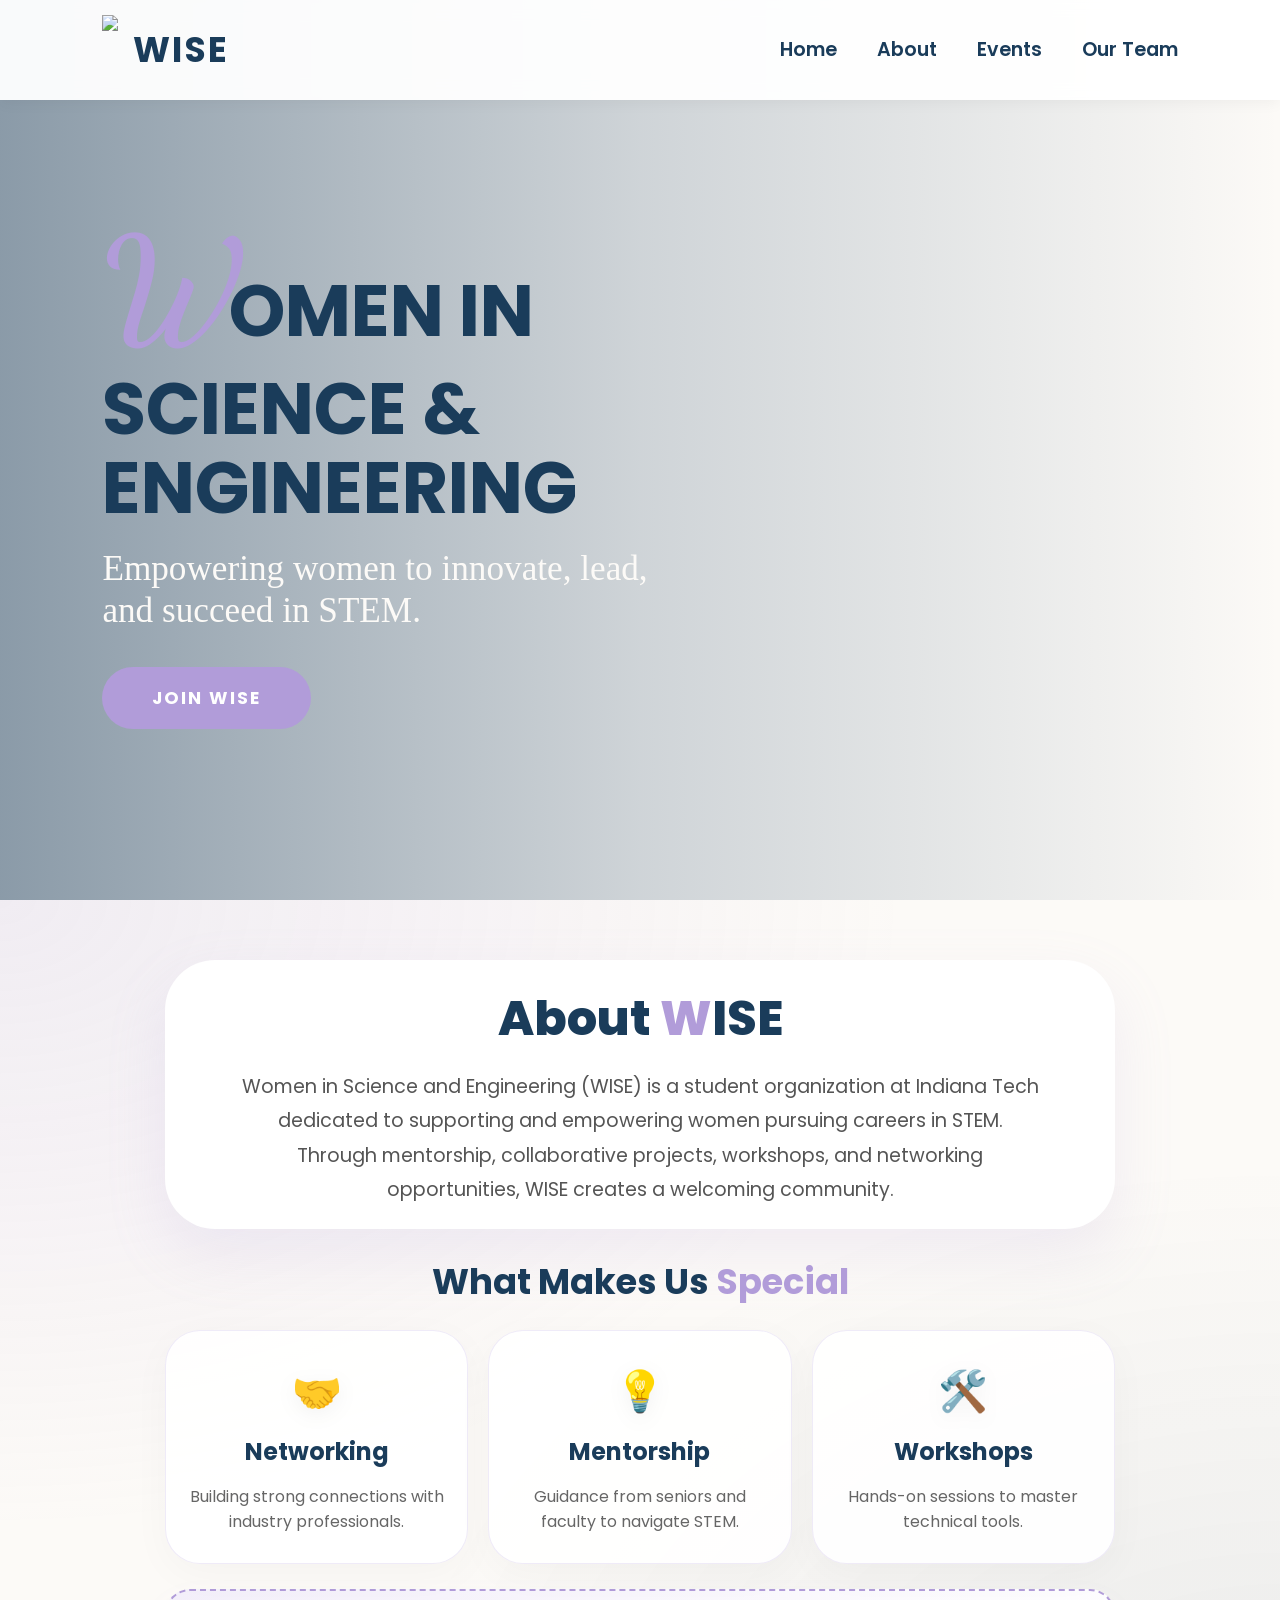
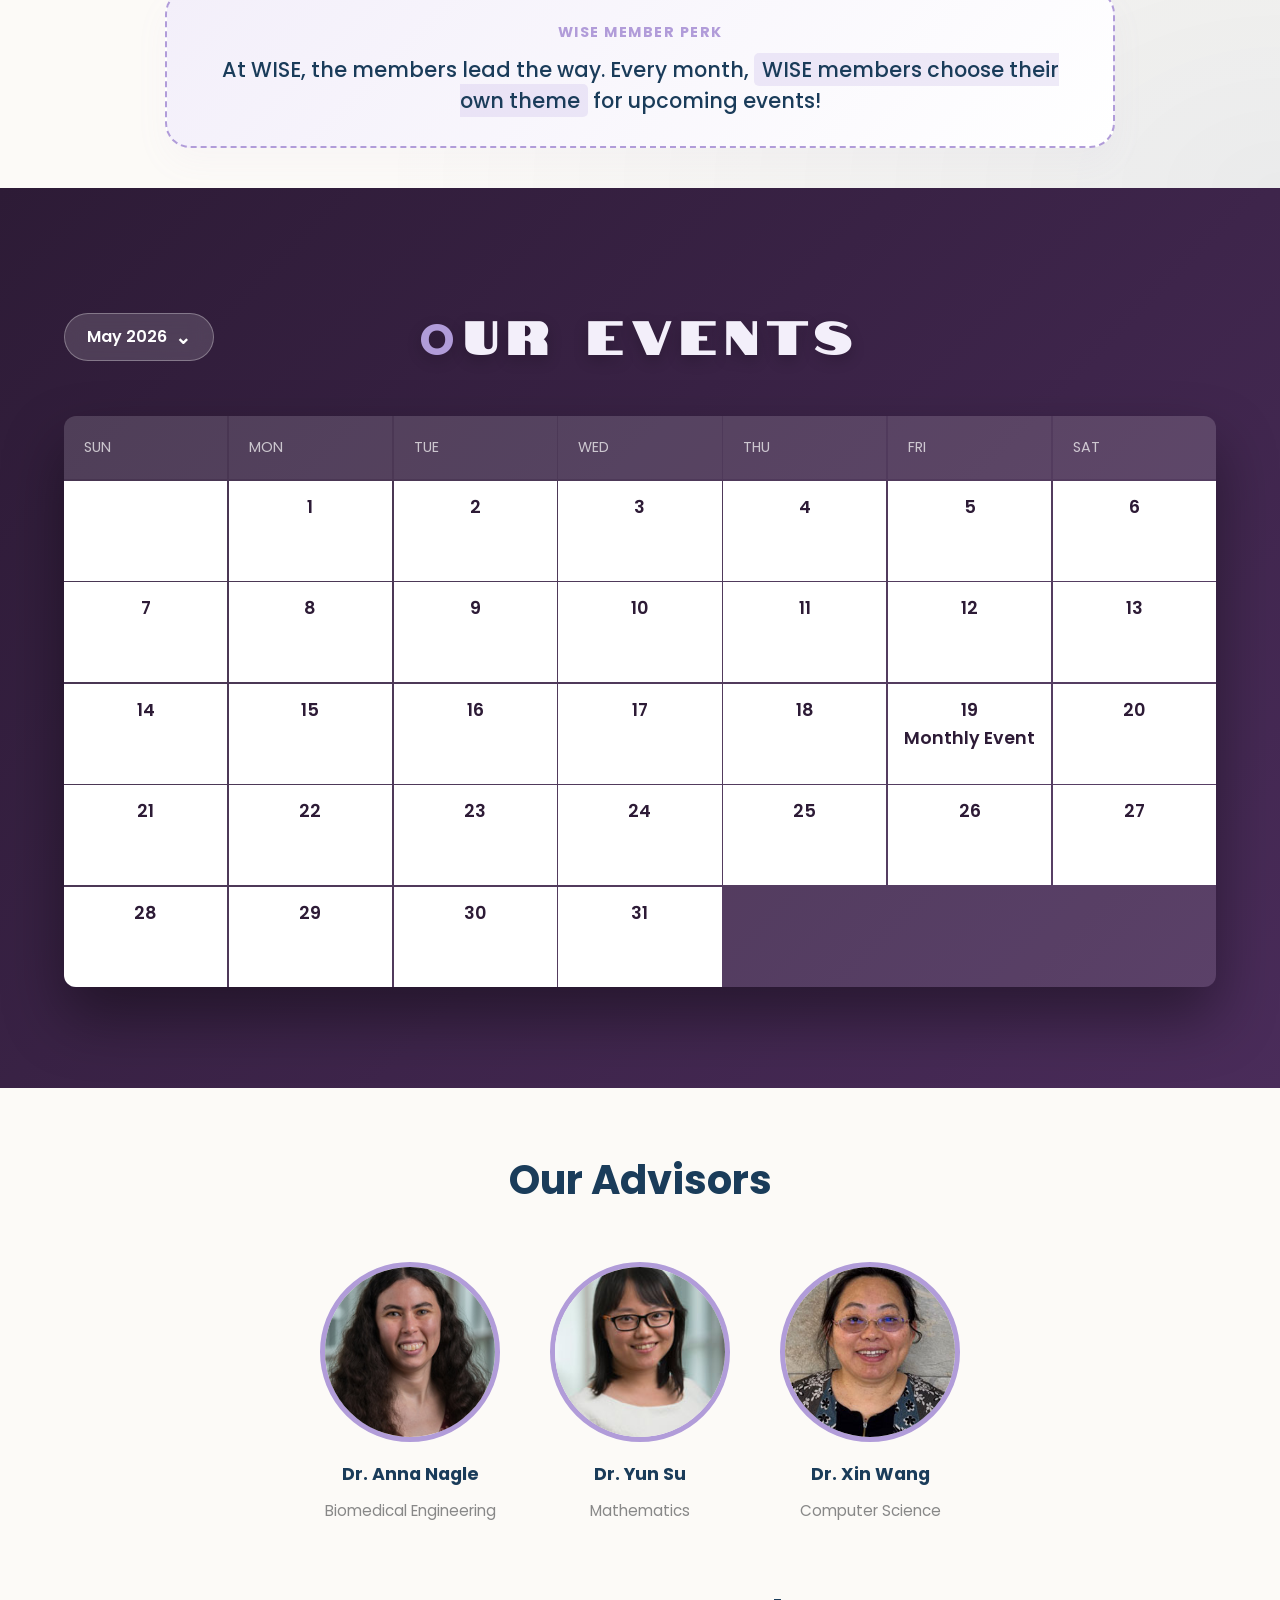
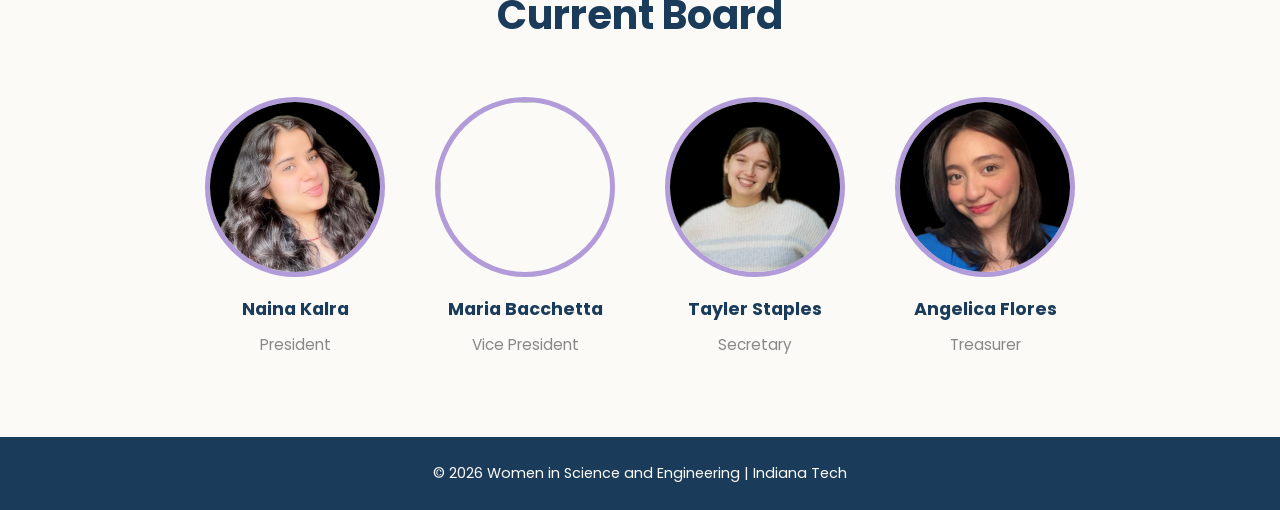
==== commit 1ddcf60a: "connected firebase" ====
--- a/index1.html
+++ b/index1.html
@@ -223,11 +223,9 @@
         <div id="eventModal" class="event-modal">
             <div class="modal-content">
                 <span class="close-modal" onclick="closeEventDetails()">&times;</span>
-                <span class="tag">Monthly</span>
                 <h3>Theme-WISE Event</h3>
                 <p><strong>Time:</strong> 19 Mar 2026, 11:00 am</p>
                 <p><strong>Location:</strong> Snyder Academic Center, Room 242</p>
-                <button class="hero-button-small">Details</button>
             </div>
         </div>
     </section>
@@ -305,7 +303,7 @@
         <p>© 2026 Women in Science and Engineering | Indiana Tech</p>
 
     </footer>
-    <script src="script1.js"></script>
+    <script type="module" src="script1.js"></script>
 </body>
 
 </html>
--- a/style1.css
+++ b/style1.css
@@ -830,7 +830,6 @@
 .advisors h2,
 .board h2 {
     font-size: 2.5rem;
-    font-weight: 800;
     color: #1a3c5a;
     margin-bottom: 50px;
     text-align: center;
